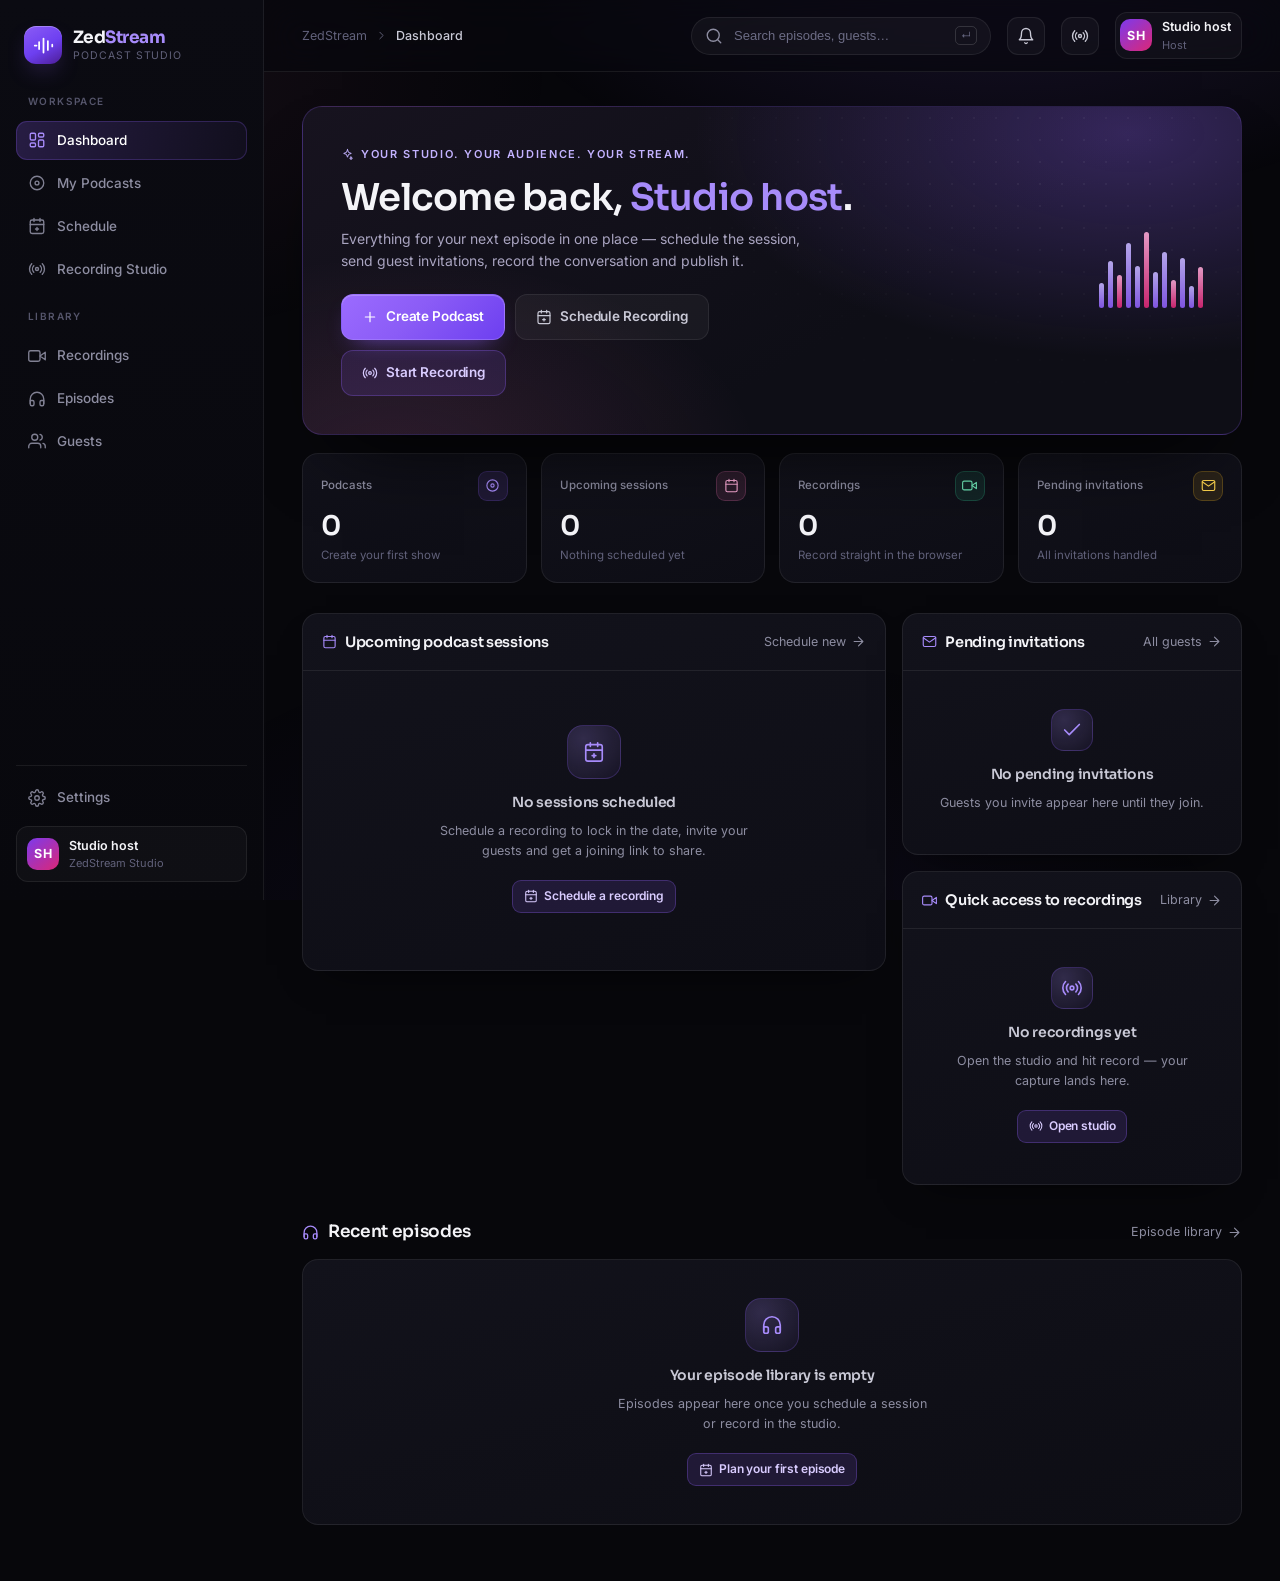
==== public/zedstream/index.html @ 6dcde57e "Add a ZedStream podcast studio interface Dashboard, scheduling with per-guest invitation links, a li" ====
<!DOCTYPE html>
<html lang="en">
<head>
  <meta charset="UTF-8">
  <meta name="viewport" content="width=device-width, initial-scale=1.0">
  <title>Dashboard · ZedStream</title>
  <meta name="description" content="ZedStream podcast production studio — schedule recordings, invite guests and publish episodes.">
  <link rel="preconnect" href="https://fonts.googleapis.com">
  <link rel="preconnect" href="https://fonts.gstatic.com" crossorigin>
  <link href="https://fonts.googleapis.com/css2?family=Inter:wght@400;500;600;700&family=Sora:wght@500;600;700&display=swap" rel="stylesheet">
  <link rel="stylesheet" href="assets/css/zedstream.css">
</head>
<body data-page="dashboard">
  <div class="app">
    <aside class="sidebar" id="sidebar" aria-label="ZedStream navigation"></aside>
    <div class="shell">
      <header class="topbar" id="topbar"></header>

      <main class="page">
        <section class="hero">
          <div class="hero-copy">
            <span class="hero-tag"><i data-i="sparkles"></i> Your Studio. Your Audience. Your Stream.</span>
            <h1>Welcome back, <em data-host-name>Studio host</em>.</h1>
            <p>Everything for your next episode in one place — schedule the session, send guest invitations, record the conversation and publish it.</p>
            <div class="hero-actions">
              <button class="btn btn-primary btn-lg" type="button" data-action="new-podcast">
                <i data-i="plus"></i> Create Podcast
              </button>
              <a class="btn btn-ghost btn-lg" href="schedule.html"><i data-i="calendarPlus"></i> Schedule Recording</a>
              <a class="btn btn-soft btn-lg" href="studio.html"><i data-i="radio"></i> Start Recording</a>
            </div>
          </div>
          <div class="hero-side" aria-hidden="true">
            <div class="wave-art">
              <span style="height:34%"></span><span style="height:62%"></span><span style="height:44%"></span>
              <span style="height:86%"></span><span style="height:56%"></span><span style="height:100%"></span>
              <span style="height:48%"></span><span style="height:74%"></span><span style="height:38%"></span>
              <span style="height:66%"></span><span style="height:30%"></span><span style="height:54%"></span>
            </div>
          </div>
        </section>

        <section class="stat-grid" id="statGrid" aria-label="Podcast statistics"></section>

        <div class="cols">
          <section class="card" aria-labelledby="upcomingTitle">
            <div class="panel-head">
              <h2 id="upcomingTitle"><i data-i="calendar"></i> Upcoming podcast sessions</h2>
              <a class="section-link" href="schedule.html">Schedule new <i data-i="arrowRight" data-cls="sm"></i></a>
            </div>
            <div class="panel-body" id="upcomingList"></div>
          </section>

          <div class="stack">
            <section class="card" aria-labelledby="invitesTitle">
              <div class="panel-head">
                <h2 id="invitesTitle"><i data-i="mail"></i> Pending invitations</h2>
                <a class="section-link" href="guests.html">All guests <i data-i="arrowRight" data-cls="sm"></i></a>
              </div>
              <div class="panel-body" id="pendingList"></div>
            </section>

            <section class="card" aria-labelledby="recordingsTitle">
              <div class="panel-head">
                <h2 id="recordingsTitle"><i data-i="video"></i> Quick access to recordings</h2>
                <a class="section-link" href="library.html?view=recordings">Library <i data-i="arrowRight" data-cls="sm"></i></a>
              </div>
              <div class="panel-body" id="recordingsList"></div>
            </section>
          </div>
        </div>

        <div class="section-head">
          <h2><i data-i="headphones"></i> Recent episodes</h2>
          <a class="section-link" href="library.html?view=episodes">Episode library <i data-i="arrowRight" data-cls="sm"></i></a>
        </div>
        <div class="episode-grid stagger" id="recentEpisodes"></div>
      </main>
    </div>
  </div>

  <!-- Create podcast -->
  <div class="overlay" id="podcastModal">
    <div class="modal" role="dialog" aria-modal="true" aria-labelledby="podcastModalTitle">
      <div class="modal-head">
        <div>
          <h2 id="podcastModalTitle">Create a podcast</h2>
          <p>A podcast groups your episodes and sessions.</p>
        </div>
        <button class="icon-btn" type="button" data-close="podcastModal" aria-label="Close"><i data-i="x"></i></button>
      </div>
      <form id="podcastForm">
        <div class="modal-body">
          <div class="field">
            <label for="podcastName">Podcast name <span class="req">*</span></label>
            <input class="input" id="podcastName" maxlength="70" placeholder="e.g. The Signal Room" required>
            <span class="field-error">Give your podcast a name.</span>
          </div>
          <div class="field">
            <label for="podcastAbout">Description</label>
            <textarea class="textarea" id="podcastAbout" rows="3" maxlength="240" placeholder="What is this show about? Who is it for?"></textarea>
          </div>
          <div class="field">
            <label for="podcastHost">Host</label>
            <input class="input" id="podcastHost" maxlength="70" placeholder="Your name on air">
          </div>
        </div>
        <div class="modal-foot">
          <button class="btn btn-ghost" type="button" data-close="podcastModal">Cancel</button>
          <button class="btn btn-primary" type="submit"><i data-i="check"></i> Create podcast</button>
        </div>
      </form>
    </div>
  </div>

  <script src="assets/js/icons.js"></script>
  <script src="assets/js/app.js"></script>
  <script src="assets/js/dashboard.js"></script>
</body>
</html>
---- public/zedstream/assets/css/zedstream.css ----
/* ============================================================
   ZedStream — design system
   Your Studio. Your Audience. Your Stream.
   ============================================================ */

/* ---------- tokens ---------- */
:root {
  --bg: #07070b;
  --bg-elev: #0b0b12;
  --surface: #101017;
  --surface-2: #15151f;
  --surface-3: #1b1b27;
  --border: rgba(255, 255, 255, 0.075);
  --border-strong: rgba(255, 255, 255, 0.14);

  --text: #f4f4f8;
  --text-soft: #c9c9d6;
  --muted: #8d8da1;
  --faint: #61617a;

  --violet: #8b5cf6;
  --violet-bright: #a78bfa;
  --violet-deep: #6d3ff0;
  --violet-soft: rgba(139, 92, 246, 0.14);
  --violet-line: rgba(139, 92, 246, 0.36);
  --pink: #f472b6;
  --green: #34d399;
  --amber: #fbbf24;
  --red: #f87171;
  --red-deep: #ef4444;

  --radius-lg: 20px;
  --radius: 16px;
  --radius-sm: 11px;
  --radius-pill: 999px;

  --shadow-sm: 0 1px 2px rgba(0, 0, 0, 0.4);
  --shadow: 0 18px 40px -24px rgba(0, 0, 0, 0.85);
  --shadow-lg: 0 40px 80px -40px rgba(0, 0, 0, 0.95);
  --glow: 0 14px 34px -14px rgba(139, 92, 246, 0.65);

  --sidebar-w: 264px;
  --topbar-h: 72px;
  --ease: cubic-bezier(0.22, 1, 0.36, 1);

  --font-body: "Inter", "Segoe UI", system-ui, -apple-system, sans-serif;
  --font-display: "Sora", "Inter", "Segoe UI", system-ui, sans-serif;
}

* { box-sizing: border-box; }

html, body { height: 100%; }

body {
  margin: 0;
  background: var(--bg);
  color: var(--text);
  font-family: var(--font-body);
  font-size: 14.5px;
  line-height: 1.55;
  -webkit-font-smoothing: antialiased;
  overflow-x: hidden;
}

body::before {
  content: "";
  position: fixed;
  inset: 0;
  pointer-events: none;
  z-index: 0;
  background:
    radial-gradient(900px 500px at 78% -10%, rgba(139, 92, 246, 0.16), transparent 60%),
    radial-gradient(700px 420px at 8% 8%, rgba(244, 114, 182, 0.06), transparent 65%),
    radial-gradient(1000px 700px at 50% 120%, rgba(109, 63, 240, 0.08), transparent 65%);
}

::selection { background: rgba(139, 92, 246, 0.4); color: #fff; }

a { color: inherit; text-decoration: none; }
button { font: inherit; color: inherit; }
img, svg, video { display: block; max-width: 100%; }
h1, h2, h3, h4 { margin: 0; font-family: var(--font-display); font-weight: 600; letter-spacing: -0.02em; }
p { margin: 0; }
ul { margin: 0; padding: 0; list-style: none; }
hr { border: 0; border-top: 1px solid var(--border); margin: 18px 0; }

.icon { width: 18px; height: 18px; flex: none; stroke: currentColor; fill: none; stroke-width: 1.8; stroke-linecap: round; stroke-linejoin: round; }
.icon.sm { width: 15px; height: 15px; }
.icon.lg { width: 22px; height: 22px; }

/* ---------- scrollbars ---------- */
* { scrollbar-width: thin; scrollbar-color: #2a2a3a transparent; }
::-webkit-scrollbar { width: 9px; height: 9px; }
::-webkit-scrollbar-track { background: transparent; }
::-webkit-scrollbar-thumb { background: #24242f; border-radius: 8px; border: 2px solid transparent; background-clip: padding-box; }
::-webkit-scrollbar-thumb:hover { background: #34344a; background-clip: padding-box; }

/* ============================================================
   shell
   ============================================================ */
.app { position: relative; z-index: 1; min-height: 100vh; }

.sidebar {
  position: fixed;
  inset: 0 auto 0 0;
  width: var(--sidebar-w);
  display: flex;
  flex-direction: column;
  gap: 8px;
  padding: 22px 16px 18px;
  background: linear-gradient(180deg, #0b0b12 0%, #08080d 100%);
  border-right: 1px solid var(--border);
  z-index: 60;
  transition: transform 0.35s var(--ease);
}

.brand { display: flex; align-items: center; gap: 11px; padding: 4px 8px 22px; }
.brand-mark {
  width: 38px; height: 38px; border-radius: 12px;
  display: grid; place-items: center;
  background: linear-gradient(150deg, var(--violet) 0%, var(--violet-deep) 55%, #4c1d95 100%);
  box-shadow: 0 10px 26px -12px rgba(139, 92, 246, 0.9), inset 0 1px 0 rgba(255, 255, 255, 0.28);
  color: #fff;
}
.brand-mark .icon { width: 21px; height: 21px; stroke-width: 2; }
.brand-text { display: flex; flex-direction: column; line-height: 1.15; }
.brand-name { font-family: var(--font-display); font-weight: 700; font-size: 17px; letter-spacing: -0.03em; }
.brand-name span { color: var(--violet-bright); }
.brand-sub { font-size: 10.5px; color: var(--faint); letter-spacing: 0.09em; text-transform: uppercase; margin-top: 3px; }

.nav-scroll { flex: 1; overflow-y: auto; display: flex; flex-direction: column; gap: 20px; padding-bottom: 8px; }
.nav-group-label { font-size: 10px; text-transform: uppercase; letter-spacing: 0.14em; color: #55556b; padding: 0 12px 8px; font-weight: 600; }
.nav { display: flex; flex-direction: column; gap: 3px; }

.nav-item {
  position: relative;
  display: flex; align-items: center; gap: 11px;
  padding: 9.5px 12px;
  border-radius: 11px;
  color: var(--muted);
  font-size: 13.5px;
  font-weight: 500;
  transition: background 0.18s ease, color 0.18s ease, transform 0.18s var(--ease);
}
.nav-item .icon { width: 18px; height: 18px; opacity: 0.9; }
.nav-item:hover { background: rgba(255, 255, 255, 0.045); color: var(--text-soft); }
.nav-item.active {
  color: #fff;
  background: linear-gradient(100deg, rgba(139, 92, 246, 0.22), rgba(139, 92, 246, 0.05));
  box-shadow: inset 0 0 0 1px rgba(139, 92, 246, 0.24);
}
.nav-item.active::before {
  content: ""; position: absolute; left: -16px; top: 50%; transform: translateY(-50%);
  width: 3px; height: 20px; border-radius: 0 3px 3px 0;
  background: var(--violet-bright);
  box-shadow: 0 0 14px rgba(167, 139, 250, 0.9);
}
.nav-item.active .icon { color: var(--violet-bright); opacity: 1; }
.nav-count {
  margin-left: auto; font-size: 10.5px; font-weight: 600;
  background: rgba(255, 255, 255, 0.07); color: var(--text-soft);
  border-radius: var(--radius-pill); padding: 1px 7px; min-width: 20px; text-align: center;
}
.nav-item.active .nav-count { background: rgba(167, 139, 250, 0.22); color: #ddd2ff; }

.sidebar-foot { border-top: 1px solid var(--border); padding-top: 12px; display: flex; flex-direction: column; gap: 8px; }

.sidebar-user {
  display: flex; align-items: center; gap: 10px;
  padding: 9px 10px; border-radius: 12px;
  background: rgba(255, 255, 255, 0.03);
  border: 1px solid var(--border);
}
.avatar {
  width: 32px; height: 32px; border-radius: 10px; flex: none;
  display: grid; place-items: center;
  background: linear-gradient(140deg, #7c3aed, #db2777);
  font-size: 12.5px; font-weight: 700; color: #fff; letter-spacing: 0.02em;
}
.sidebar-user-meta { min-width: 0; }
.sidebar-user-meta strong { display: block; font-size: 12.5px; font-weight: 600; white-space: nowrap; overflow: hidden; text-overflow: ellipsis; }
.sidebar-user-meta small { display: block; color: var(--faint); font-size: 11px; white-space: nowrap; overflow: hidden; text-overflow: ellipsis; }

/* topbar */
.shell { margin-left: var(--sidebar-w); min-height: 100vh; display: flex; flex-direction: column; }

.topbar {
  position: sticky; top: 0; z-index: 40;
  height: var(--topbar-h);
  display: flex; align-items: center; gap: 16px;
  padding: 0 clamp(18px, 3vw, 38px);
  background: rgba(8, 8, 13, 0.72);
  backdrop-filter: blur(18px) saturate(140%);
  border-bottom: 1px solid var(--border);
}
.crumbs { display: flex; align-items: center; gap: 8px; font-size: 12.5px; color: var(--faint); }
.crumbs strong { color: var(--text-soft); font-weight: 500; }
.crumbs .icon { width: 13px; height: 13px; }

.topbar-search {
  margin-left: auto;
  display: flex; align-items: center; gap: 9px;
  height: 38px; padding: 0 13px;
  width: min(300px, 34vw);
  border-radius: var(--radius-pill);
  background: rgba(255, 255, 255, 0.04);
  border: 1px solid var(--border);
  color: var(--muted);
  transition: border-color 0.2s, background 0.2s, box-shadow 0.2s;
}
.topbar-search:focus-within { border-color: var(--violet-line); background: rgba(139, 92, 246, 0.07); box-shadow: 0 0 0 3px rgba(139, 92, 246, 0.1); }
.topbar-search input { flex: 1; min-width: 0; background: none; border: 0; outline: none; color: var(--text); font-size: 13px; }
.topbar-search input::placeholder { color: #6c6c85; }
.topbar-search kbd {
  font-family: var(--font-body); font-size: 10px; color: var(--faint);
  border: 1px solid var(--border-strong); border-radius: 5px; padding: 1px 5px;
}

.icon-btn {
  position: relative;
  width: 38px; height: 38px; flex: none;
  display: grid; place-items: center;
  border-radius: 11px;
  background: rgba(255, 255, 255, 0.035);
  border: 1px solid var(--border);
  color: var(--text-soft);
  cursor: pointer;
  transition: 0.18s ease;
}
.icon-btn:hover { background: rgba(255, 255, 255, 0.075); color: #fff; border-color: var(--border-strong); }
.icon-btn .dot {
  position: absolute; top: 8px; right: 9px; width: 6px; height: 6px; border-radius: 50%;
  background: var(--violet-bright); box-shadow: 0 0 8px var(--violet-bright);
}

.menu-toggle { display: none; }

.page {
  flex: 1;
  padding: clamp(20px, 3vw, 34px) clamp(18px, 3vw, 38px) 56px;
  width: 100%;
  max-width: 1480px;
  animation: fadeUp 0.5s var(--ease) both;
}

/* ============================================================
   type helpers
   ============================================================ */
.page-head { display: flex; align-items: flex-end; justify-content: space-between; gap: 20px; flex-wrap: wrap; margin-bottom: 24px; }
.page-eyebrow { font-size: 11px; letter-spacing: 0.16em; text-transform: uppercase; color: var(--violet-bright); font-weight: 600; margin-bottom: 7px; }
.page-title { font-size: clamp(24px, 2.6vw, 32px); line-height: 1.15; }
.page-sub { color: var(--muted); font-size: 13.5px; margin-top: 7px; max-width: 62ch; }
.section-head { display: flex; align-items: center; justify-content: space-between; gap: 14px; margin: 34px 0 14px; }
.section-head h2 { font-size: 17px; display: flex; align-items: center; gap: 9px; }
.section-head h2 .icon { width: 17px; height: 17px; color: var(--violet-bright); }
.section-link { font-size: 12.5px; color: var(--muted); display: inline-flex; align-items: center; gap: 5px; transition: color 0.18s; }
.section-link:hover { color: var(--violet-bright); }
.muted { color: var(--muted); }
.small { font-size: 12.5px; }
.tiny { font-size: 11.5px; }
.nowrap { white-space: nowrap; }

/* ============================================================
   buttons
   ============================================================ */
.btn {
  display: inline-flex; align-items: center; justify-content: center; gap: 8px;
  height: 40px; padding: 0 16px;
  border-radius: 11px;
  border: 1px solid transparent;
  font-size: 13px; font-weight: 600; letter-spacing: -0.01em;
  cursor: pointer;
  transition: transform 0.16s var(--ease), background 0.18s, border-color 0.18s, box-shadow 0.18s, color 0.18s;
  white-space: nowrap;
}
.btn:active { transform: translateY(1px) scale(0.995); }
.btn .icon { width: 16px; height: 16px; }
.btn:disabled { opacity: 0.45; cursor: not-allowed; transform: none; }

.btn-primary {
  background: linear-gradient(135deg, #9b6bff 0%, var(--violet) 45%, var(--violet-deep) 100%);
  color: #fff;
  border-color: rgba(167, 139, 250, 0.4);
  box-shadow: 0 10px 24px -14px rgba(139, 92, 246, 0.95), inset 0 1px 0 rgba(255, 255, 255, 0.22);
}
.btn-primary:hover { box-shadow: 0 14px 30px -12px rgba(139, 92, 246, 1), inset 0 1px 0 rgba(255, 255, 255, 0.28); transform: translateY(-1px); }

.btn-ghost {
  background: rgba(255, 255, 255, 0.045);
  border-color: var(--border);
  color: var(--text-soft);
}
.btn-ghost:hover { background: rgba(255, 255, 255, 0.085); color: #fff; border-color: var(--border-strong); }

.btn-soft {
  background: var(--violet-soft);
  color: #d9ccff;
  border-color: rgba(139, 92, 246, 0.3);
}
.btn-soft:hover { background: rgba(139, 92, 246, 0.24); color: #fff; }

.btn-danger { background: rgba(239, 68, 68, 0.14); color: #fda4a4; border-color: rgba(239, 68, 68, 0.32); }
.btn-danger:hover { background: rgba(239, 68, 68, 0.24); color: #fff; }

.btn-record { background: linear-gradient(135deg, #fb7185, #e11d48); color: #fff; border-color: rgba(251, 113, 133, 0.45); box-shadow: 0 12px 26px -14px rgba(225, 29, 72, 0.9); }
.btn-record:hover { transform: translateY(-1px); box-shadow: 0 16px 30px -12px rgba(225, 29, 72, 1); }

.btn-lg { height: 46px; padding: 0 20px; font-size: 13.5px; border-radius: 12px; }
.btn-sm { height: 33px; padding: 0 11px; font-size: 12px; border-radius: 9px; gap: 6px; }
.btn-sm .icon { width: 14px; height: 14px; }
.btn-block { width: 100%; }
.btn-icon-only { width: 40px; padding: 0; }

.link-btn {
  background: none; border: 0; padding: 0; cursor: pointer;
  color: var(--violet-bright); font-size: 12.5px; font-weight: 500;
  display: inline-flex; align-items: center; gap: 6px;
}
.link-btn:hover { color: #d6c8ff; }

/* ============================================================
   pills, badges, chips
   ============================================================ */
.badge {
  display: inline-flex; align-items: center; gap: 5px;
  height: 22px; padding: 0 9px;
  border-radius: var(--radius-pill);
  font-size: 11px; font-weight: 600; letter-spacing: 0.01em;
  background: rgba(255, 255, 255, 0.06); color: var(--text-soft);
  border: 1px solid var(--border);
  white-space: nowrap;
}
.badge .icon { width: 12px; height: 12px; }
.badge-violet { background: rgba(139, 92, 246, 0.16); color: #d3c4ff; border-color: rgba(139, 92, 246, 0.32); }
.badge-green { background: rgba(52, 211, 153, 0.13); color: #86efac; border-color: rgba(52, 211, 153, 0.3); }
.badge-amber { background: rgba(251, 191, 36, 0.12); color: #fcd34d; border-color: rgba(251, 191, 36, 0.28); }
.badge-red { background: rgba(248, 113, 113, 0.13); color: #fca5a5; border-color: rgba(248, 113, 113, 0.3); }
.badge-live { background: rgba(239, 68, 68, 0.16); color: #fecaca; border-color: rgba(239, 68, 68, 0.34); }

.live-dot { width: 6px; height: 6px; border-radius: 50%; background: var(--red-deep); box-shadow: 0 0 0 0 rgba(239, 68, 68, 0.7); animation: pulseDot 2s infinite; }

.chips { display: flex; gap: 8px; flex-wrap: wrap; }
.chip {
  height: 31px; padding: 0 13px;
  display: inline-flex; align-items: center; gap: 7px;
  border-radius: var(--radius-pill);
  background: rgba(255, 255, 255, 0.035);
  border: 1px solid var(--border);
  color: var(--muted); font-size: 12px; font-weight: 500;
  cursor: pointer; transition: 0.18s ease;
}
.chip:hover { color: var(--text); border-color: var(--border-strong); }
.chip.active { background: var(--violet-soft); border-color: var(--violet-line); color: #ded2ff; }
.chip .count { font-size: 11px; opacity: 0.7; }

/* ============================================================
   surfaces
   ============================================================ */
.card {
  position: relative;
  background: linear-gradient(165deg, #12121b 0%, #0e0e16 100%);
  border: 1px solid var(--border);
  border-radius: var(--radius);
  box-shadow: var(--shadow);
}
.card-pad { padding: 20px; }

.hero {
  position: relative;
  overflow: hidden;
  border-radius: var(--radius-lg);
  border: 1px solid rgba(139, 92, 246, 0.22);
  padding: clamp(24px, 3.2vw, 38px);
  background:
    radial-gradient(620px 320px at 88% 8%, rgba(139, 92, 246, 0.3), transparent 70%),
    radial-gradient(520px 300px at 10% 110%, rgba(244, 114, 182, 0.13), transparent 70%),
    linear-gradient(150deg, #17131f 0%, #0e0e16 62%);
  box-shadow: var(--shadow-lg);
  display: flex;
  align-items: center;
  justify-content: space-between;
  gap: 26px;
  flex-wrap: wrap;
}
.hero::after {
  content: "";
  position: absolute; inset: 0;
  background-image: radial-gradient(rgba(255, 255, 255, 0.055) 1px, transparent 1px);
  background-size: 22px 22px;
  mask-image: radial-gradient(600px 320px at 80% 20%, #000 0%, transparent 75%);
  pointer-events: none;
}
.hero-copy { position: relative; z-index: 1; max-width: 60ch; }
.hero-tag { display: inline-flex; align-items: center; gap: 7px; font-size: 11px; letter-spacing: 0.15em; text-transform: uppercase; color: #c3b2ff; font-weight: 600; margin-bottom: 14px; }
.hero-tag .icon { width: 13px; height: 13px; }
.hero h1 { font-size: clamp(25px, 3vw, 37px); line-height: 1.12; margin-bottom: 10px; }
.hero h1 em { font-style: normal; color: var(--violet-bright); }
.hero p { color: #a9a4c0; font-size: 14px; max-width: 54ch; }
.hero-actions { display: flex; gap: 10px; flex-wrap: wrap; margin-top: 22px; }
.hero-side { position: relative; z-index: 1; display: flex; gap: 10px; align-items: flex-end; }

.wave-art { display: flex; align-items: flex-end; gap: 4px; height: 76px; opacity: 0.9; }
.wave-art span {
  width: 5px; border-radius: 4px;
  background: linear-gradient(180deg, #c4b5fd, var(--violet));
  animation: wave 2.4s ease-in-out infinite;
}
.wave-art span:nth-child(odd) { animation-delay: -0.6s; }
.wave-art span:nth-child(3n) { animation-delay: -1.2s; background: linear-gradient(180deg, #f9a8d4, #db2777); }

/* stat grid */
.stat-grid { display: grid; grid-template-columns: repeat(4, minmax(0, 1fr)); gap: 14px; margin-top: 18px; }
.stat {
  padding: 17px 18px;
  border-radius: var(--radius);
  background: linear-gradient(160deg, #11111a 0%, #0d0d15 100%);
  border: 1px solid var(--border);
  transition: transform 0.22s var(--ease), border-color 0.22s, box-shadow 0.22s;
  overflow: hidden;
}
.stat:hover { transform: translateY(-2px); border-color: rgba(139, 92, 246, 0.3); box-shadow: var(--shadow); }
.stat-top { display: flex; align-items: center; justify-content: space-between; gap: 10px; }
.stat-label { font-size: 11.5px; color: var(--muted); font-weight: 500; }
.stat-icon {
  width: 30px; height: 30px; border-radius: 9px; display: grid; place-items: center;
  background: rgba(139, 92, 246, 0.13); color: var(--violet-bright);
  border: 1px solid rgba(139, 92, 246, 0.2);
}
.stat-icon .icon { width: 15px; height: 15px; }
.stat-icon.pink { background: rgba(244, 114, 182, 0.12); color: #f9a8d4; border-color: rgba(244, 114, 182, 0.22); }
.stat-icon.green { background: rgba(52, 211, 153, 0.11); color: #6ee7b7; border-color: rgba(52, 211, 153, 0.22); }
.stat-icon.amber { background: rgba(251, 191, 36, 0.11); color: #fcd34d; border-color: rgba(251, 191, 36, 0.22); }
.stat-value { font-family: var(--font-display); font-size: 27px; font-weight: 600; letter-spacing: -0.04em; margin-top: 12px; line-height: 1; }
.stat-foot { font-size: 11.5px; color: var(--faint); margin-top: 7px; display: flex; align-items: center; gap: 5px; }

/* two-column content */
.cols { display: grid; grid-template-columns: minmax(0, 1.72fr) minmax(0, 1fr); gap: 16px; margin-top: 30px; align-items: start; }
.stack { display: flex; flex-direction: column; gap: 16px; }

.panel-head { display: flex; align-items: center; justify-content: space-between; gap: 12px; padding: 17px 19px; border-bottom: 1px solid var(--border); }
.panel-head h2 { font-size: 14.5px; display: flex; align-items: center; gap: 8px; }
.panel-head h2 .icon { width: 15px; height: 15px; color: var(--violet-bright); }
.panel-body { padding: 16px 19px 19px; }
.panel-body.flush { padding: 10px; }

/* session rows */
.session-row {
  display: flex; align-items: center; gap: 14px;
  padding: 13px;
  border-radius: 12px;
  border: 1px solid transparent;
  transition: 0.2s ease;
}
.session-row + .session-row { margin-top: 4px; }
.session-row:hover { background: rgba(255, 255, 255, 0.03); border-color: var(--border); }

.date-chip {
  width: 46px; height: 50px; flex: none;
  border-radius: 10px; overflow: hidden;
  background: rgba(139, 92, 246, 0.1);
  border: 1px solid rgba(139, 92, 246, 0.24);
  display: flex; flex-direction: column; align-items: center; justify-content: center;
  line-height: 1.05;
}
.date-chip small { font-size: 9px; letter-spacing: 0.1em; text-transform: uppercase; color: #b6a5f5; font-weight: 600; }
.date-chip strong { font-family: var(--font-display); font-size: 17px; font-weight: 600; }
.session-main { min-width: 0; flex: 1; }
.session-main h3 { font-size: 13.5px; font-weight: 600; margin-bottom: 3px; white-space: nowrap; overflow: hidden; text-overflow: ellipsis; }
.session-meta { display: flex; align-items: center; gap: 10px; color: var(--muted); font-size: 11.5px; flex-wrap: wrap; }
.session-meta .icon { width: 12px; height: 12px; }
.session-meta span { display: inline-flex; align-items: center; gap: 4px; }
.session-actions { display: flex; gap: 6px; opacity: 0.85; transition: opacity 0.2s; }
.session-row:hover .session-actions { opacity: 1; }

/* empty states */
.empty {
  display: flex; flex-direction: column; align-items: center; text-align: center;
  gap: 7px; padding: 38px 22px;
  color: var(--muted);
}
.empty-orb {
  width: 54px; height: 54px; border-radius: 16px;
  display: grid; place-items: center; margin-bottom: 6px;
  background: radial-gradient(circle at 30% 25%, rgba(167, 139, 250, 0.22), rgba(139, 92, 246, 0.05));
  border: 1px solid rgba(139, 92, 246, 0.24);
  color: var(--violet-bright);
}
.empty-orb .icon { width: 22px; height: 22px; }
.empty h3 { font-size: 14px; color: var(--text-soft); font-weight: 600; }
.empty p { font-size: 12.5px; max-width: 40ch; line-height: 1.6; }
.empty .btn { margin-top: 12px; }
.empty.compact { padding: 22px 16px; }
.empty.compact .empty-orb { width: 42px; height: 42px; border-radius: 13px; }

/* ============================================================
   episode cards
   ============================================================ */
.episode-grid { display: grid; grid-template-columns: repeat(auto-fill, minmax(252px, 1fr)); gap: 15px; }
.episode-grid > .empty { grid-column: 1 / -1; background: linear-gradient(165deg, #12121b 0%, #0d0d14 100%); border: 1px solid var(--border); border-radius: var(--radius); }

.episode-card {
  border-radius: var(--radius);
  overflow: hidden;
  background: linear-gradient(165deg, #12121b 0%, #0d0d14 100%);
  border: 1px solid var(--border);
  transition: transform 0.24s var(--ease), border-color 0.24s, box-shadow 0.24s;
  display: flex; flex-direction: column;
}
.episode-card:hover { transform: translateY(-3px); border-color: rgba(139, 92, 246, 0.34); box-shadow: 0 26px 50px -30px rgba(0, 0, 0, 0.95), 0 0 0 1px rgba(139, 92, 246, 0.08); }

.thumb {
  position: relative;
  aspect-ratio: 16 / 9;
  overflow: hidden;
  background: linear-gradient(150deg, #2a1d4d, #0f0b1c);
  display: grid; place-items: center;
}
.thumb::before {
  content: "";
  position: absolute; inset: 0;
  background-image: radial-gradient(rgba(255, 255, 255, 0.08) 1px, transparent 1px);
  background-size: 16px 16px;
  opacity: 0.5;
}
.thumb-wave { display: flex; align-items: center; gap: 3.5px; height: 42%; position: relative; z-index: 1; }
.thumb-wave i { width: 4px; border-radius: 3px; background: rgba(255, 255, 255, 0.55); }
.thumb[data-tone="violet"] { background: linear-gradient(150deg, #4c2a91, #1a1030); }
.thumb[data-tone="pink"] { background: linear-gradient(150deg, #7f2b57, #200d1a); }
.thumb[data-tone="ocean"] { background: linear-gradient(150deg, #1e4d6b, #0a1822); }
.thumb[data-tone="amber"] { background: linear-gradient(150deg, #6b4a1c, #1d1206); }
.thumb[data-tone="mint"] { background: linear-gradient(150deg, #1c5a48, #08160f); }
.thumb[data-tone="slate"] { background: linear-gradient(150deg, #2c3145, #0c0e16); }
.thumb::after {
  content: ""; position: absolute; inset: 0;
  background: linear-gradient(180deg, transparent 40%, rgba(6, 6, 10, 0.65) 100%);
}
.thumb-top { position: absolute; top: 10px; left: 10px; right: 10px; display: flex; justify-content: space-between; gap: 8px; z-index: 2; }
.thumb-dur {
  position: absolute; right: 10px; bottom: 10px; z-index: 2;
  font-size: 10.5px; font-weight: 600; font-variant-numeric: tabular-nums;
  padding: 2px 7px; border-radius: 6px;
  background: rgba(5, 5, 9, 0.72); border: 1px solid rgba(255, 255, 255, 0.12);
  color: #e6e6f0; backdrop-filter: blur(6px);
}
.play-fab {
  position: absolute; left: 50%; top: 50%; transform: translate(-50%, -50%) scale(0.9);
  z-index: 3; width: 46px; height: 46px; border-radius: 50%;
  display: grid; place-items: center; cursor: pointer;
  background: rgba(255, 255, 255, 0.14);
  border: 1px solid rgba(255, 255, 255, 0.3);
  backdrop-filter: blur(10px);
  color: #fff; opacity: 0; transition: 0.24s var(--ease);
}
.episode-card:hover .play-fab { opacity: 1; transform: translate(-50%, -50%) scale(1); }
.play-fab:hover { background: var(--violet); border-color: var(--violet-bright); box-shadow: 0 0 0 6px rgba(139, 92, 246, 0.16); }
.play-fab .icon { width: 18px; height: 18px; margin-left: 2px; fill: currentColor; }

.episode-body { padding: 14px 15px 12px; display: flex; flex-direction: column; gap: 6px; flex: 1; }
.episode-body h3 { font-size: 14px; line-height: 1.35; font-weight: 600; letter-spacing: -0.015em; }
.episode-pod { font-size: 11.5px; color: var(--violet-bright); font-weight: 500; }
.episode-meta { display: flex; align-items: center; gap: 8px; color: var(--faint); font-size: 11px; margin-top: 2px; flex-wrap: wrap; }
.episode-meta .icon { width: 11px; height: 11px; }
.episode-foot {
  display: flex; align-items: center; justify-content: space-between; gap: 8px;
  padding: 10px 12px; border-top: 1px solid var(--border);
  background: rgba(255, 255, 255, 0.012);
}
.episode-foot .badge { height: 20px; font-size: 10.5px; }
.card-actions { display: flex; align-items: center; gap: 2px; }
.mini-btn {
  width: 27px; height: 27px; display: grid; place-items: center;
  border-radius: 7px; border: 1px solid transparent; background: none;
  color: var(--muted); cursor: pointer; transition: 0.16s ease;
}
.mini-btn:hover { background: rgba(255, 255, 255, 0.075); color: #fff; }
.mini-btn.danger:hover { background: rgba(239, 68, 68, 0.15); color: #fca5a5; }
.mini-btn .icon { width: 14px; height: 14px; }

/* ============================================================
   forms
   ============================================================ */
.field { display: flex; flex-direction: column; gap: 7px; }
.field + .field { margin-top: 0; }
.form-grid { display: grid; gap: 15px; }
.form-grid.two { grid-template-columns: repeat(2, minmax(0, 1fr)); }
.form-grid.three { grid-template-columns: repeat(3, minmax(0, 1fr)); }
label, .label { font-size: 12px; font-weight: 500; color: var(--text-soft); display: flex; align-items: center; gap: 7px; }
label .icon, .label .icon { width: 13px; height: 13px; color: var(--faint); }
.req { color: var(--violet-bright); }

.input, .select, .textarea {
  width: 100%;
  min-height: 40px;
  padding: 10px 13px;
  background: rgba(255, 255, 255, 0.035);
  border: 1px solid var(--border-strong);
  border-radius: 10px;
  color: var(--text);
  font-family: inherit;
  font-size: 13px;
  transition: border-color 0.18s, background 0.18s, box-shadow 0.18s;
  outline: none;
}
.textarea { min-height: 84px; resize: vertical; line-height: 1.6; }
.input::placeholder, .textarea::placeholder { color: #63637c; }
.input:focus, .select:focus, .textarea:focus {
  border-color: var(--violet-line);
  background: rgba(139, 92, 246, 0.06);
  box-shadow: 0 0 0 3px rgba(139, 92, 246, 0.12);
}
.input:disabled, .select:disabled { opacity: 0.55; }
.select {
  appearance: none;
  background-image: url("data:image/svg+xml;charset=utf-8,%3Csvg xmlns='http://www.w3.org/2000/svg' width='14' height='14' viewBox='0 0 24 24' fill='none' stroke='%238d8da1' stroke-width='2' stroke-linecap='round' stroke-linejoin='round'%3E%3Cpolyline points='6 9 12 15 18 9'/%3E%3C/svg%3E");
  background-repeat: no-repeat;
  background-position: right 12px center;
  padding-right: 34px;
  cursor: pointer;
}
.select option { background: #14141d; color: var(--text); }
.hint { font-size: 11.5px; color: var(--faint); line-height: 1.5; }
.hint .icon { width: 12px; height: 12px; vertical-align: -2px; }
.field-error { font-size: 11.5px; color: #fca5a5; display: none; }
.field.invalid .input, .field.invalid .textarea, .field.invalid .select { border-color: rgba(248, 113, 113, 0.55); background: rgba(248, 113, 113, 0.05); }
.field.invalid .field-error { display: block; }

.input-group { display: flex; gap: 8px; }
.input-group .input { flex: 1; min-width: 0; }
.input-group .btn { height: 40px; flex: none; }

.check-row { display: flex; align-items: center; gap: 10px; font-size: 12.5px; color: var(--text-soft); cursor: pointer; }
.check-row input[type="checkbox"], .check-row input[type="radio"] {
  appearance: none; width: 17px; height: 17px; flex: none;
  border: 1px solid var(--border-strong); border-radius: 5px;
  background: rgba(255, 255, 255, 0.04); cursor: pointer;
  transition: 0.16s;
  position: relative;
}
.check-row input[type="radio"] { border-radius: 50%; }
.check-row input:checked { background: var(--violet); border-color: var(--violet-bright); }
.check-row input[type="checkbox"]:checked::after {
  content: ""; position: absolute; left: 5px; top: 1.5px;
  width: 4px; height: 8px; border: solid #fff; border-width: 0 2px 2px 0; transform: rotate(42deg);
}
.check-row input[type="radio"]:checked::after {
  content: ""; position: absolute; inset: 4px; border-radius: 50%; background: #fff;
}

.segmented { display: inline-flex; padding: 3px; gap: 3px; background: rgba(255, 255, 255, 0.04); border: 1px solid var(--border); border-radius: 10px; }
.segmented button {
  height: 30px; padding: 0 12px; border: 0; background: none; border-radius: 7px;
  font-size: 12px; color: var(--muted); cursor: pointer; transition: 0.16s;
}
.segmented button.active { background: var(--violet-soft); color: #e2d7ff; box-shadow: inset 0 0 0 1px rgba(139, 92, 246, 0.3); }

/* ============================================================
   schedule page
   ============================================================ */
.schedule-layout { display: grid; grid-template-columns: minmax(0, 1fr) 330px; gap: 18px; align-items: start; }

.form-card { overflow: hidden; }
.form-section { padding: 22px 24px; border-bottom: 1px solid var(--border); }
.form-section:last-of-type { border-bottom: 0; }
.form-section-head { display: flex; align-items: flex-start; gap: 12px; margin-bottom: 17px; }
.step-num {
  width: 26px; height: 26px; flex: none; border-radius: 8px;
  display: grid; place-items: center;
  font-family: var(--font-display); font-size: 11.5px; font-weight: 600;
  background: rgba(139, 92, 246, 0.14); color: #cdbcff;
  border: 1px solid rgba(139, 92, 246, 0.28);
}
.form-section-head h2 { font-size: 14.5px; }
.form-section-head p { font-size: 12px; color: var(--muted); margin-top: 2px; }

.guest-list { display: flex; flex-direction: column; gap: 9px; }
.guest-row {
  display: grid; grid-template-columns: minmax(0, 1fr) minmax(0, 1fr) auto;
  gap: 9px; align-items: center;
  padding: 9px; border-radius: 11px;
  background: rgba(255, 255, 255, 0.022);
  border: 1px solid var(--border);
}
.guest-row .input { height: 36px; min-height: 36px; background: rgba(255, 255, 255, 0.03); }
.guest-row .mini-btn { width: 31px; height: 31px; }

.summary-card { position: sticky; top: calc(var(--topbar-h) + 18px); overflow: hidden; }
.summary-cover {
  height: 128px; position: relative; display: grid; place-items: center;
  background: linear-gradient(150deg, #4c2a91, #150c25);
  border-bottom: 1px solid var(--border);
}
.summary-cover::after {
  content: ""; position: absolute; inset: 0;
  background-image: radial-gradient(rgba(255, 255, 255, 0.09) 1px, transparent 1px);
  background-size: 15px 15px; opacity: 0.55;
}
.summary-body { padding: 17px; display: flex; flex-direction: column; gap: 13px; }
.summary-line { display: flex; align-items: flex-start; justify-content: space-between; gap: 12px; font-size: 12.5px; }
.summary-line span:first-child { color: var(--muted); display: inline-flex; align-items: center; gap: 6px; }
.summary-line span:first-child .icon { width: 13px; height: 13px; color: var(--faint); }
.summary-line strong { font-weight: 500; text-align: right; color: var(--text-soft); }
.summary-divider { height: 1px; background: var(--border); }

.invite-result { display: flex; flex-direction: column; gap: 9px; }
.invite-link {
  display: flex; align-items: center; gap: 8px;
  padding: 8px 8px 8px 12px;
  border-radius: 10px; background: rgba(255, 255, 255, 0.03);
  border: 1px dashed rgba(139, 92, 246, 0.35);
}
.invite-link code {
  flex: 1; min-width: 0; font-size: 11px; color: #b9b0d6;
  font-family: ui-monospace, "Cascadia Code", monospace;
  white-space: nowrap; overflow: hidden; text-overflow: ellipsis;
}

.timeline { display: flex; flex-direction: column; }
.timeline-item { display: flex; gap: 12px; padding: 11px 0; }
.timeline-item + .timeline-item { border-top: 1px solid var(--border); }
.timeline-dot { width: 7px; height: 7px; border-radius: 50%; background: var(--violet); box-shadow: 0 0 0 4px rgba(139, 92, 246, 0.12); margin-top: 7px; flex: none; }

/* ============================================================
   studio
   ============================================================ */
body.studio-body { overflow: hidden; height: 100vh; }
body.studio-body .shell { margin-left: 0; height: 100vh; }
body.studio-body::before { background: radial-gradient(1000px 600px at 50% 0%, rgba(139, 92, 246, 0.13), transparent 70%); }

.studio {
  height: 100vh; display: flex; flex-direction: column;
  background: #06060a;
}

.studio-top {
  height: 62px; flex: none;
  display: flex; align-items: center; gap: 14px;
  padding: 0 18px;
  border-bottom: 1px solid var(--border);
  background: rgba(10, 10, 15, 0.9);
  backdrop-filter: blur(14px);
}
.studio-brand { display: flex; align-items: center; gap: 10px; padding-right: 14px; border-right: 1px solid var(--border); }
.studio-brand .brand-mark { width: 32px; height: 32px; border-radius: 10px; }
.studio-brand .brand-mark .icon { width: 17px; height: 17px; }
.studio-title { min-width: 0; }
.studio-title h1 { font-size: 14px; white-space: nowrap; overflow: hidden; text-overflow: ellipsis; max-width: 34vw; }
.studio-title p { font-size: 11px; color: var(--faint); display: flex; align-items: center; gap: 6px; margin-top: 1px; }

.rec-chip {
  display: inline-flex; align-items: center; gap: 8px;
  height: 30px; padding: 0 12px; border-radius: 8px;
  background: rgba(239, 68, 68, 0.1);
  border: 1px solid rgba(239, 68, 68, 0.3);
  color: #fca5a5; font-size: 11.5px; font-weight: 600;
  font-variant-numeric: tabular-nums; letter-spacing: 0.03em;
}
.rec-chip .live-dot { background: #ef4444; }
.rec-chip.idle { background: rgba(255, 255, 255, 0.04); border-color: var(--border); color: var(--muted); }
.rec-chip.idle .live-dot { animation: none; background: #4b4b60; box-shadow: none; }

.studio-top-right { margin-left: auto; display: flex; align-items: center; gap: 9px; }

.studio-main { flex: 1; display: flex; min-height: 0; position: relative; }

.stage {
  flex: 1; min-width: 0;
  padding: 16px;
  display: flex; flex-direction: column; gap: 12px;
  overflow: hidden;
}

.video-grid {
  flex: 1; min-height: 0;
  display: grid;
  gap: 12px;
  grid-template-columns: repeat(2, minmax(0, 1fr));
  grid-template-rows: repeat(1, minmax(0, 1fr));
}
.video-grid.single { grid-template-columns: minmax(0, 1fr); }
.video-grid.triple { grid-template-columns: repeat(2, minmax(0, 1fr)); grid-template-rows: repeat(2, minmax(0, 1fr)); }
.video-grid.solo { grid-template-columns: minmax(0, 1fr); }

.tile {
  position: relative; overflow: hidden;
  border-radius: 16px;
  background: radial-gradient(120% 120% at 30% 10%, #19192a 0%, #0b0b12 70%);
  border: 1px solid rgba(255, 255, 255, 0.07);
  box-shadow: inset 0 0 60px rgba(0, 0, 0, 0.5);
  min-height: 0;
  transition: border-color 0.3s, box-shadow 0.3s;
}
.tile.speaking { border-color: rgba(167, 139, 250, 0.75); box-shadow: 0 0 0 1px rgba(167, 139, 250, 0.35), 0 0 44px -12px rgba(139, 92, 246, 0.6); }
.tile video { width: 100%; height: 100%; object-fit: cover; background: #08080d; }
.tile.mirror video { transform: scaleX(-1); }
.tile.off video { opacity: 0; }

.tile-empty {
  position: absolute; inset: 0;
  display: flex; flex-direction: column; align-items: center; justify-content: center; gap: 10px;
  background: radial-gradient(circle at 50% 35%, #1c1c2d 0%, #0a0a11 72%);
  color: var(--muted); text-align: center; padding: 20px;
}
.tile-empty .avatar { width: 62px; height: 62px; border-radius: 20px; font-size: 20px; }
.tile-empty strong { font-size: 13px; color: var(--text-soft); font-weight: 600; }
.tile-empty span { font-size: 11.5px; color: var(--faint); }
.tile-empty .pulse-ring {
  position: absolute; width: 92px; height: 92px; border-radius: 50%;
  border: 1px solid rgba(139, 92, 246, 0.4);
  animation: ring 3s var(--ease) infinite;
}

.tile-top { position: absolute; top: 11px; left: 11px; right: 11px; display: flex; justify-content: space-between; gap: 8px; z-index: 3; pointer-events: none; }
.tile-name {
  display: inline-flex; align-items: center; gap: 6px;
  padding: 4px 9px; border-radius: 7px;
  background: rgba(6, 6, 10, 0.66); backdrop-filter: blur(8px);
  border: 1px solid rgba(255, 255, 255, 0.1);
  font-size: 11.5px; font-weight: 500; color: #ececf5;
}
.tile-name .role { color: var(--faint); font-size: 10.5px; }
.tile-signal { display: inline-flex; align-items: center; gap: 4px; padding: 4px 7px; border-radius: 7px; background: rgba(6,6,10,.66); border: 1px solid rgba(255,255,255,.1); backdrop-filter: blur(8px); color: var(--green); font-size: 10px; }
.tile-signal .icon { width: 12px; height: 12px; }
.tile-signal.warn { color: var(--amber); }

.tile-bottom { position: absolute; bottom: 11px; left: 11px; right: 11px; display: flex; align-items: center; justify-content: space-between; gap: 8px; z-index: 3; }
.tile-status { display: flex; align-items: center; gap: 5px; }
.mic-chip {
  width: 25px; height: 25px; display: grid; place-items: center; border-radius: 7px;
  background: rgba(6, 6, 10, 0.7); border: 1px solid rgba(255, 255, 255, 0.1);
  color: #d7d7e6; backdrop-filter: blur(8px);
}
.mic-chip .icon { width: 13px; height: 13px; }
.mic-chip.muted { color: #fda4a5; border-color: rgba(248, 113, 113, 0.3); background: rgba(239, 68, 68, 0.16); }
.level-meter { display: flex; align-items: center; gap: 2px; height: 14px; padding: 0 6px; border-radius: 6px; }
.level-meter i { width: 2.5px; border-radius: 2px; background: rgba(255, 255, 255, 0.22); height: 100%; transform-origin: bottom; transition: height .12s, background .12s; }

.tile-flag { position: absolute; top: 50%; left: 50%; transform: translate(-50%, -50%); z-index: 2; color: rgba(255,255,255,.16); }
.tile-flag .icon { width: 40px; height: 40px; }

/* studio side panel */
.people-panel {
  width: 312px; flex: none;
  border-left: 1px solid var(--border);
  background: #0a0a10;
  display: flex; flex-direction: column;
  transition: margin-right 0.32s var(--ease);
}
.people-panel.collapsed { margin-right: -312px; }
.people-head { display: flex; align-items: center; justify-content: space-between; padding: 15px 16px; border-bottom: 1px solid var(--border); }
.people-head h2 { font-size: 13.5px; }
.people-body { flex: 1; overflow-y: auto; padding: 14px 16px; display: flex; flex-direction: column; gap: 16px; }
.people-block { display: flex; flex-direction: column; gap: 9px; }
.people-block > .label { font-size: 10.5px; letter-spacing: 0.12em; text-transform: uppercase; color: var(--faint); }
.people-meta { font-size: 12px; color: var(--text-soft); }
.people-meta small { display: block; color: var(--faint); font-size: 10.5px; margin-top: 3px; }

.person {
  display: flex; align-items: center; gap: 10px;
  padding: 9px; border-radius: 11px;
  background: rgba(255, 255, 255, 0.025);
  border: 1px solid var(--border);
}
.person .avatar { width: 30px; height: 30px; border-radius: 9px; font-size: 11.5px; }
.person-meta { min-width: 0; flex: 1; }
.person-meta strong { display: block; font-size: 12px; font-weight: 500; white-space: nowrap; overflow: hidden; text-overflow: ellipsis; }
.person-meta small { font-size: 10.5px; color: var(--faint); display: flex; align-items: center; gap: 5px; }
.person-icons { display: flex; gap: 4px; color: var(--muted); }
.person-icons .icon { width: 13px; height: 13px; }
.person-icons .on { color: var(--green); }
.person-icons .off { color: #f87171; }

.switch-row { display: flex; align-items: center; justify-content: space-between; gap: 12px; font-size: 12px; color: var(--text-soft); }
.switch { position: relative; width: 34px; height: 19px; flex: none; }
.switch input { position: absolute; opacity: 0; width: 100%; height: 100%; margin: 0; cursor: pointer; z-index: 2; }
.switch span { position: absolute; inset: 0; border-radius: var(--radius-pill); background: #26262f; border: 1px solid var(--border-strong); transition: 0.2s; }
.switch span::after { content: ""; position: absolute; top: 2px; left: 2px; width: 13px; height: 13px; border-radius: 50%; background: #a6a6bd; transition: 0.22s var(--ease); }
.switch input:checked + span { background: var(--violet); border-color: var(--violet-bright); }
.switch input:checked + span::after { transform: translateX(14px); background: #fff; }

/* studio bottom bar */
.studio-bar-wrap { flex: none; padding: 10px 16px 16px; display: flex; justify-content: center; }
.studio-bar {
  display: flex; align-items: center; gap: 6px;
  padding: 8px 10px;
  border-radius: 18px;
  background: rgba(17, 17, 25, 0.92);
  border: 1px solid rgba(255, 255, 255, 0.1);
  box-shadow: 0 22px 46px -22px rgba(0, 0, 0, 0.95), inset 0 1px 0 rgba(255, 255, 255, 0.05);
  backdrop-filter: blur(18px);
  max-width: 100%;
  overflow-x: auto;
  scrollbar-width: none;
}
.studio-bar::-webkit-scrollbar { display: none; }

.ctl {
  display: flex; flex-direction: column; align-items: center; gap: 5px;
  min-width: 58px; padding: 5px 8px;
  background: none; border: 0; border-radius: 11px;
  color: var(--muted); font-size: 9.5px; letter-spacing: 0.02em;
  cursor: pointer; transition: 0.18s ease;
}
.ctl .ctl-icon {
  width: 38px; height: 38px; border-radius: 11px;
  display: grid; place-items: center;
  background: rgba(255, 255, 255, 0.055);
  border: 1px solid rgba(255, 255, 255, 0.09);
  color: #e2e2ef;
  transition: 0.18s ease;
}
.ctl .ctl-icon .icon { width: 17px; height: 17px; }
.ctl:hover { color: var(--text); }
.ctl:hover .ctl-icon { background: rgba(255, 255, 255, 0.11); border-color: rgba(255, 255, 255, 0.18); transform: translateY(-1px); }
.ctl.active .ctl-icon { background: var(--violet-soft); border-color: var(--violet-line); color: #d9cbff; }
.ctl.off .ctl-icon { background: rgba(239, 68, 68, 0.16); border-color: rgba(239, 68, 68, 0.34); color: #fda4a5; }
.ctl.rec .ctl-icon { background: linear-gradient(140deg, #fb7185, #e11d48); border-color: rgba(251, 113, 133, 0.5); color: #fff; box-shadow: 0 8px 22px -10px rgba(225, 29, 72, 0.95); }
.ctl.leave .ctl-icon { background: rgba(239, 68, 68, 0.14); border-color: rgba(239, 68, 68, 0.3); color: #fca5a5; }
.ctl.leave:hover .ctl-icon { background: #dc2626; color: #fff; border-color: #ef4444; }
.ctl:disabled { opacity: 0.4; cursor: not-allowed; }
.ctl:disabled .ctl-icon { transform: none; }
.bar-sep { width: 1px; height: 34px; background: var(--border); margin: 0 4px; flex: none; }

.studio-note {
  position: absolute; left: 50%; bottom: 92px; transform: translateX(-50%);
  z-index: 30;
  font-size: 11.5px; color: #d7cffa;
  background: rgba(20, 16, 34, 0.92);
  border: 1px solid rgba(139, 92, 246, 0.35);
  padding: 7px 14px; border-radius: var(--radius-pill);
  backdrop-filter: blur(10px);
  display: flex; align-items: center; gap: 7px;
  box-shadow: 0 12px 30px -18px #000;
}

/* pre-join lobby */
.lobby {
  position: fixed; inset: 0; z-index: 200;
  display: grid; place-items: center;
  padding: 24px;
  background: radial-gradient(900px 520px at 50% 0%, rgba(139, 92, 246, 0.17), transparent 70%), #06060a;
  overflow-y: auto;
}
.lobby-card {
  width: min(880px, 100%);
  display: grid; grid-template-columns: minmax(0, 1.12fr) minmax(0, 1fr);
  gap: 0;
  border-radius: 22px; overflow: hidden;
  border: 1px solid rgba(255, 255, 255, 0.1);
  background: #0d0d14;
  box-shadow: var(--shadow-lg);
}
.lobby-preview { position: relative; background: #0a0a12; min-height: 330px; display: grid; place-items: center; }
.lobby-preview video { width: 100%; height: 100%; object-fit: cover; }
.lobby-preview .tile-empty { position: absolute; }
.lobby-side { padding: clamp(22px, 3vw, 34px); display: flex; flex-direction: column; gap: 16px; }
.lobby-side h1 { font-size: clamp(19px, 2.2vw, 25px); line-height: 1.2; }
.lobby-side p { font-size: 12.5px; color: var(--muted); }
.lobby-checks { display: flex; flex-direction: column; gap: 10px; padding: 14px; border-radius: 12px; border: 1px solid var(--border); background: rgba(255, 255, 255, 0.022); }
.lobby-check { display: flex; align-items: center; justify-content: space-between; font-size: 12px; color: var(--text-soft); gap: 10px; }
.lobby-check .status { display: inline-flex; align-items: center; gap: 6px; font-size: 11px; }
.status-ok { color: var(--green); }
.status-off { color: var(--amber); }
.status-bad { color: #fca5a5; }

/* ============================================================
   library
   ============================================================ */
.library-toolbar { display: flex; align-items: center; gap: 10px; flex-wrap: wrap; margin-bottom: 18px; }
.library-toolbar .search { position: relative; flex: 1; min-width: 210px; max-width: 360px; }
.library-toolbar .search .icon { position: absolute; left: 12px; top: 50%; transform: translateY(-50%); color: var(--faint); width: 15px; height: 15px; }
.library-toolbar .search .input { padding-left: 36px; }
.toolbar-spacer { flex: 1; }

/* ============================================================
   modals / toasts / dropdowns
   ============================================================ */
.overlay {
  position: fixed; inset: 0; z-index: 300;
  display: flex; align-items: center; justify-content: center;
  padding: 20px;
  background: rgba(4, 4, 8, 0.72);
  backdrop-filter: blur(8px);
  opacity: 0; pointer-events: none;
  transition: opacity 0.22s ease;
}
.overlay.open { opacity: 1; pointer-events: auto; }
.modal {
  width: min(560px, 100%);
  max-height: calc(100vh - 40px);
  overflow-y: auto;
  border-radius: 18px;
  background: linear-gradient(170deg, #14141e 0%, #0d0d15 100%);
  border: 1px solid rgba(255, 255, 255, 0.11);
  box-shadow: var(--shadow-lg);
  transform: translateY(14px) scale(0.985);
  opacity: 0;
  transition: transform 0.28s var(--ease), opacity 0.22s ease;
}
.overlay.open .modal { transform: none; opacity: 1; }
.modal.wide { width: min(780px, 100%); }
.modal-head { display: flex; align-items: flex-start; justify-content: space-between; gap: 14px; padding: 20px 22px 14px; }
.modal-head h2 { font-size: 17px; }
.modal-head p { font-size: 12.5px; color: var(--muted); margin-top: 4px; }
.modal-body { padding: 4px 22px 8px; display: flex; flex-direction: column; gap: 15px; }
.modal-foot { display: flex; align-items: center; justify-content: flex-end; gap: 9px; padding: 16px 22px 20px; }
.modal-foot .spacer { flex: 1; }

.toast-stack { position: fixed; right: 20px; bottom: 20px; z-index: 400; display: flex; flex-direction: column; gap: 9px; align-items: flex-end; }
.toast {
  display: flex; align-items: center; gap: 10px;
  padding: 11px 15px;
  border-radius: 12px;
  background: rgba(21, 21, 31, 0.97);
  border: 1px solid var(--border-strong);
  box-shadow: var(--shadow-lg);
  font-size: 12.5px; color: var(--text-soft);
  min-width: 240px; max-width: 360px;
  animation: toastIn 0.32s var(--ease) both;
}
.toast .icon { width: 16px; height: 16px; }
.toast.success { border-color: rgba(52, 211, 153, 0.32); }
.toast.success .icon { color: var(--green); }
.toast.error { border-color: rgba(248, 113, 113, 0.34); }
.toast.error .icon { color: #fca5a5; }
.toast.info .icon { color: var(--violet-bright); }
.toast.leaving { animation: toastOut 0.24s ease forwards; }

.dropdown {
  position: absolute; right: 0; top: calc(100% + 9px);
  width: 300px; z-index: 120;
  border-radius: 14px;
  background: #12121b;
  border: 1px solid var(--border-strong);
  box-shadow: var(--shadow-lg);
  overflow: hidden;
  opacity: 0; transform: translateY(-6px); pointer-events: none;
  transition: 0.2s var(--ease);
}
.dropdown.open { opacity: 1; transform: none; pointer-events: auto; }
.dropdown-head { padding: 12px 14px; border-bottom: 1px solid var(--border); font-size: 12px; font-weight: 600; display: flex; justify-content: space-between; align-items: center; }
.dropdown-list { max-height: 300px; overflow-y: auto; padding: 6px; }
.dropdown-item { display: flex; gap: 10px; align-items: center; padding: 9px 10px; border-radius: 9px; font-size: 12px; color: var(--text-soft); }
.dropdown-item:hover { background: rgba(255, 255, 255, 0.045); }

.player-shell { background: #05050a; border-radius: 12px; overflow: hidden; aspect-ratio: 16/9; display: grid; place-items: center; border: 1px solid var(--border); }
.player-shell video { width: 100%; height: 100%; object-fit: contain; background: #000; }

/* ============================================================
   responsive
   ============================================================ */
@media (max-width: 1180px) {
  .cols { grid-template-columns: minmax(0, 1fr); }
  .schedule-layout { grid-template-columns: minmax(0, 1fr); }
  .summary-card { position: static; }
  .stat-grid { grid-template-columns: repeat(2, minmax(0, 1fr)); }
  .people-panel { position: absolute; right: 0; top: 0; bottom: 0; z-index: 50; box-shadow: -30px 0 60px -30px #000; }
}

@media (max-width: 960px) {
  .sidebar { transform: translateX(-100%); box-shadow: 40px 0 80px -40px #000; width: 280px; }
  body.nav-open .sidebar { transform: none; }
  .shell { margin-left: 0; }
  .menu-toggle { display: grid; }
  .nav-scrim { position: fixed; inset: 0; z-index: 55; background: rgba(3, 3, 6, 0.6); backdrop-filter: blur(3px); opacity: 0; pointer-events: none; transition: 0.3s; }
  body.nav-open .nav-scrim { opacity: 1; pointer-events: auto; }
  .form-grid.two, .form-grid.three { grid-template-columns: minmax(0, 1fr); }
  .topbar-search { width: min(220px, 30vw); }
  .lobby-card { grid-template-columns: minmax(0, 1fr); }
  .lobby-preview { min-height: 220px; }
}

@media (max-width: 720px) {
  :root { --topbar-h: 64px; }
  .topbar { gap: 10px; }
  .crumbs .crumb-page { display: none; }
  .topbar-search { display: none; }
  .page { padding: 18px 16px 48px; }
  .hero { padding: 22px; }
  .hero-side { display: none; }
  .hero-actions .btn { flex: 1 1 auto; }
  .stat-grid { grid-template-columns: repeat(2, minmax(0, 1fr)); gap: 10px; }
  .stat-value { font-size: 23px; }
  .section-head { margin-top: 24px; }
  .guest-row { grid-template-columns: minmax(0, 1fr) auto; }
  .guest-row .guest-email { grid-column: 1 / -1; }
  .studio-bar-wrap { padding: 8px; }
  .studio-bar { border-radius: 14px; gap: 2px; padding: 6px; }
  .ctl { min-width: 50px; padding: 4px; }
  .ctl .ctl-icon { width: 34px; height: 34px; border-radius: 10px; }
  .ctl span { font-size: 8.5px; }
  .bar-sep { margin: 0 1px; }
  .studio-title h1 { max-width: 40vw; font-size: 12.5px; }
  .studio-brand { display: none; }
  .video-grid { grid-template-columns: minmax(0, 1fr); }
  .video-grid.triple { grid-template-columns: minmax(0, 1fr); grid-template-rows: repeat(3, minmax(0, 1fr)); }
  .people-panel { width: 100%; margin-right: -100%; }
  .people-panel.collapsed { margin-right: -100%; }
  .people-panel:not(.collapsed) { margin-right: 0; }
  .episode-grid { grid-template-columns: repeat(auto-fill, minmax(220px, 1fr)); }
  .toast-stack { left: 12px; right: 12px; bottom: 12px; align-items: stretch; }
  .toast { max-width: none; }
  .modal-foot { flex-wrap: wrap; }
}

@media (max-width: 480px) {
  .stat-grid { grid-template-columns: minmax(0, 1fr); }
  .chips { gap: 6px; }
}

/* ============================================================
   animations
   ============================================================ */
@keyframes fadeUp { from { opacity: 0; transform: translateY(12px); } to { opacity: 1; transform: none; } }
@keyframes toastIn { from { opacity: 0; transform: translateY(10px) scale(0.98); } to { opacity: 1; transform: none; } }
@keyframes toastOut { to { opacity: 0; transform: translateY(6px) scale(0.98); } }
@keyframes pulseDot {
  0% { box-shadow: 0 0 0 0 rgba(239, 68, 68, 0.6); }
  70% { box-shadow: 0 0 0 7px rgba(239, 68, 68, 0); }
  100% { box-shadow: 0 0 0 0 rgba(239, 68, 68, 0); }
}
@keyframes ring {
  0% { transform: scale(0.7); opacity: 0.8; }
  100% { transform: scale(1.5); opacity: 0; }
}
@keyframes wave {
  0%, 100% { height: 26%; }
  50% { height: 100%; }
}
@keyframes spin { to { transform: rotate(360deg); } }
.spin { animation: spin 0.9s linear infinite; }

.stagger > * { animation: fadeUp 0.5s var(--ease) both; }
.stagger > *:nth-child(2) { animation-delay: 0.05s; }
.stagger > *:nth-child(3) { animation-delay: 0.1s; }
.stagger > *:nth-child(4) { animation-delay: 0.15s; }
.stagger > *:nth-child(5) { animation-delay: 0.2s; }
.stagger > *:nth-child(6) { animation-delay: 0.25s; }

.hidden { display: none !important; }
.sr-only { position: absolute; width: 1px; height: 1px; padding: 0; margin: -1px; overflow: hidden; clip: rect(0, 0, 0, 0); white-space: nowrap; border: 0; }

@media (prefers-reduced-motion: reduce) {
  *, *::before, *::after { animation-duration: 0.01ms !important; animation-iteration-count: 1 !important; transition-duration: 0.01ms !important; }
}
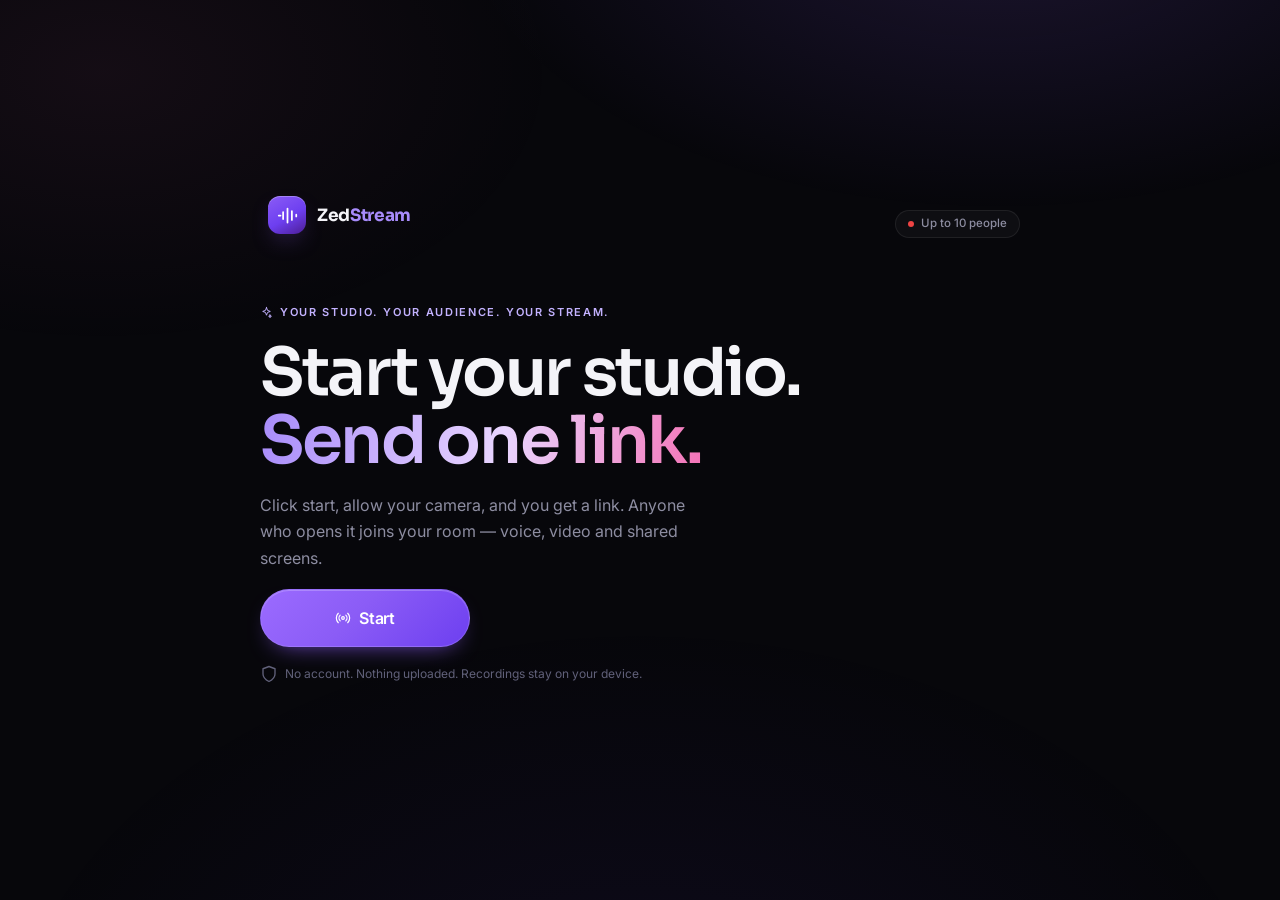
==== commit 7e101b36: "Start a studio from one button on a single-page landing The landing was a full dashboard with podcas" ====
--- a/public/zedstream/index.html
+++ b/public/zedstream/index.html
@@ -3,118 +3,51 @@
 <head>
   <meta charset="UTF-8">
   <meta name="viewport" content="width=device-width, initial-scale=1.0">
-  <title>Dashboard · ZedStream</title>
-  <meta name="description" content="ZedStream podcast production studio — schedule recordings, invite guests and publish episodes.">
+  <title>ZedStream · Start a studio</title>
+  <meta name="description" content="ZedStream — start a studio, allow your camera, send one link and record together.">
   <link rel="preconnect" href="https://fonts.googleapis.com">
   <link rel="preconnect" href="https://fonts.gstatic.com" crossorigin>
   <link href="https://fonts.googleapis.com/css2?family=Inter:wght@400;500;600;700&family=Sora:wght@500;600;700&display=swap" rel="stylesheet">
   <link rel="stylesheet" href="assets/css/zedstream.css">
 </head>
-<body data-page="dashboard">
-  <div class="app">
-    <aside class="sidebar" id="sidebar" aria-label="ZedStream navigation"></aside>
-    <div class="shell">
-      <header class="topbar" id="topbar"></header>
+<body class="landing-body" data-page="landing">
+  <div class="landing">
+    <header class="landing-nav">
+      <a class="brand" href="index.html">
+        <span class="brand-mark"><i data-i="wave"></i></span>
+        <span class="brand-text"><span class="brand-name">Zed<span>Stream</span></span></span>
+      </a>
+      <span class="landing-badge"><span class="live-dot"></span> Up to 10 people</span>
+    </header>
 
-      <main class="page">
-        <section class="hero">
-          <div class="hero-copy">
-            <span class="hero-tag"><i data-i="sparkles"></i> Your Studio. Your Audience. Your Stream.</span>
-            <h1>Welcome back, <em data-host-name>Studio host</em>.</h1>
-            <p>Everything for your next episode in one place — schedule the session, send guest invitations, record the conversation and publish it.</p>
-            <div class="hero-actions">
-              <button class="btn btn-primary btn-lg" type="button" data-action="new-podcast">
-                <i data-i="plus"></i> Create Podcast
-              </button>
-              <a class="btn btn-ghost btn-lg" href="schedule.html"><i data-i="calendarPlus"></i> Schedule Recording</a>
-              <a class="btn btn-soft btn-lg" href="studio.html"><i data-i="radio"></i> Start Recording</a>
-            </div>
-          </div>
-          <div class="hero-side" aria-hidden="true">
-            <div class="wave-art">
-              <span style="height:34%"></span><span style="height:62%"></span><span style="height:44%"></span>
-              <span style="height:86%"></span><span style="height:56%"></span><span style="height:100%"></span>
-              <span style="height:48%"></span><span style="height:74%"></span><span style="height:38%"></span>
-              <span style="height:66%"></span><span style="height:30%"></span><span style="height:54%"></span>
-            </div>
-          </div>
-        </section>
+    <main class="landing-hero">
+      <span class="hero-tag"><i data-i="sparkles"></i> Your Studio. Your Audience. Your Stream.</span>
+      <h1>Start your studio.<br><em>Send one link.</em></h1>
+      <p class="landing-lede">Click start, allow your camera, and you get a link. Anyone who opens it joins your room — voice, video and shared screens.</p>
 
-        <section class="stat-grid" id="statGrid" aria-label="Podcast statistics"></section>
+      <button class="btn btn-primary btn-xl" type="button" id="startBtn">
+        <i data-i="radio"></i> <span id="startLabel">Start</span>
+      </button>
 
-        <div class="cols">
-          <section class="card" aria-labelledby="upcomingTitle">
-            <div class="panel-head">
-              <h2 id="upcomingTitle"><i data-i="calendar"></i> Upcoming podcast sessions</h2>
-              <a class="section-link" href="schedule.html">Schedule new <i data-i="arrowRight" data-cls="sm"></i></a>
-            </div>
-            <div class="panel-body" id="upcomingList"></div>
-          </section>
+      <p class="landing-hint"><i data-i="shield"></i> No account. Nothing uploaded. Recordings stay on your device.</p>
 
-          <div class="stack">
-            <section class="card" aria-labelledby="invitesTitle">
-              <div class="panel-head">
-                <h2 id="invitesTitle"><i data-i="mail"></i> Pending invitations</h2>
-                <a class="section-link" href="guests.html">All guests <i data-i="arrowRight" data-cls="sm"></i></a>
-              </div>
-              <div class="panel-body" id="pendingList"></div>
-            </section>
-
-            <section class="card" aria-labelledby="recordingsTitle">
-              <div class="panel-head">
-                <h2 id="recordingsTitle"><i data-i="video"></i> Quick access to recordings</h2>
-                <a class="section-link" href="library.html?view=recordings">Library <i data-i="arrowRight" data-cls="sm"></i></a>
-              </div>
-              <div class="panel-body" id="recordingsList"></div>
-            </section>
-          </div>
+      <section class="link-panel" id="linkPanel" hidden aria-live="polite">
+        <div class="link-panel-head">
+          <strong>Your studio is ready</strong>
+          <span class="link-status" id="linkStatus">Camera ready</span>
         </div>
-
-        <div class="section-head">
-          <h2><i data-i="headphones"></i> Recent episodes</h2>
-          <a class="section-link" href="library.html?view=episodes">Episode library <i data-i="arrowRight" data-cls="sm"></i></a>
+        <label class="link-label" for="roomLink">Send this link to your guests</label>
+        <div class="link-row">
+          <input class="input" id="roomLink" readonly>
+          <button class="btn btn-soft" type="button" id="copyLinkBtn"><i data-i="copy"></i> Copy</button>
         </div>
-        <div class="episode-grid stagger" id="recentEpisodes"></div>
-      </main>
-    </div>
-  </div>
-
-  <!-- Create podcast -->
-  <div class="overlay" id="podcastModal">
-    <div class="modal" role="dialog" aria-modal="true" aria-labelledby="podcastModalTitle">
-      <div class="modal-head">
-        <div>
-          <h2 id="podcastModalTitle">Create a podcast</h2>
-          <p>A podcast groups your episodes and sessions.</p>
-        </div>
-        <button class="icon-btn" type="button" data-close="podcastModal" aria-label="Close"><i data-i="x"></i></button>
-      </div>
-      <form id="podcastForm">
-        <div class="modal-body">
-          <div class="field">
-            <label for="podcastName">Podcast name <span class="req">*</span></label>
-            <input class="input" id="podcastName" maxlength="70" placeholder="e.g. The Signal Room" required>
-            <span class="field-error">Give your podcast a name.</span>
-          </div>
-          <div class="field">
-            <label for="podcastAbout">Description</label>
-            <textarea class="textarea" id="podcastAbout" rows="3" maxlength="240" placeholder="What is this show about? Who is it for?"></textarea>
-          </div>
-          <div class="field">
-            <label for="podcastHost">Host</label>
-            <input class="input" id="podcastHost" maxlength="70" placeholder="Your name on air">
-          </div>
-        </div>
-        <div class="modal-foot">
-          <button class="btn btn-ghost" type="button" data-close="podcastModal">Cancel</button>
-          <button class="btn btn-primary" type="submit"><i data-i="check"></i> Create podcast</button>
-        </div>
-      </form>
-    </div>
+        <button class="btn btn-primary btn-block" type="button" id="enterBtn">Enter studio <i data-i="arrowRight"></i></button>
+      </section>
+    </main>
   </div>
 
   <script src="assets/js/icons.js"></script>
   <script src="assets/js/app.js"></script>
-  <script src="assets/js/dashboard.js"></script>
+  <script src="assets/js/landing.js"></script>
 </body>
 </html>
--- a/public/zedstream/assets/css/zedstream.css
+++ b/public/zedstream/assets/css/zedstream.css
@@ -1142,3 +1142,363 @@
 @media (prefers-reduced-motion: reduce) {
   *, *::before, *::after { animation-duration: 0.01ms !important; animation-iteration-count: 1 !important; transition-duration: 0.01ms !important; }
 }
+
+/* ============================================================
+   share stage — screen, audio, video and document sharing
+   ============================================================ */
+.share-stage { flex: 1; display: flex; flex-direction: column; gap: 10px; min-height: 0; }
+.share-head {
+  display: flex; align-items: center; gap: 12px; flex-wrap: wrap;
+  padding: 9px 12px; border-radius: 12px;
+  background: rgba(255, 255, 255, 0.04);
+  border: 1px solid var(--border);
+}
+.share-source { display: flex; align-items: center; gap: 10px; min-width: 0; }
+.share-kind {
+  font-size: 9.5px; letter-spacing: 0.12em; text-transform: uppercase; font-weight: 600;
+  padding: 3px 8px; border-radius: 6px;
+  background: var(--violet-soft); color: #d9cbff;
+  border: 1px solid rgba(139, 92, 246, 0.3);
+  white-space: nowrap;
+}
+.share-source > div { min-width: 0; }
+.share-source strong { display: block; font-size: 12.5px; white-space: nowrap; overflow: hidden; text-overflow: ellipsis; max-width: 34vw; }
+.share-source small { display: block; font-size: 10.5px; color: var(--faint); }
+.share-head-actions { margin-left: auto; display: flex; align-items: center; gap: 7px; flex-wrap: wrap; }
+.volume-control {
+  display: flex; align-items: center; gap: 6px;
+  height: 33px; padding: 0 9px; border-radius: 9px;
+  background: rgba(255, 255, 255, 0.04);
+  border: 1px solid var(--border);
+}
+.volume-control input[type="range"] { width: 82px; height: 4px; accent-color: var(--violet-bright); cursor: pointer; }
+.volume-control .icon { width: 15px; height: 15px; color: var(--text-soft); }
+.share-mute { background: none; border: 0; padding: 0; display: grid; place-items: center; cursor: pointer; color: inherit; }
+
+.share-body { flex: 1; display: flex; gap: 10px; min-height: 0; }
+.share-canvas {
+  position: relative; flex: 1; min-height: 0;
+  border-radius: 16px; overflow: hidden;
+  background: #05050a; border: 1px solid var(--border);
+  display: grid; place-items: center;
+}
+.share-canvas video { width: 100%; height: 100%; object-fit: contain; background: #000; }
+.share-canvas img { max-width: 100%; max-height: 100%; object-fit: contain; }
+.share-canvas iframe { width: 100%; height: 100%; border: 0; background: #fff; }
+.share-canvas pre {
+  width: 100%; height: 100%; margin: 0; overflow: auto; padding: 26px;
+  background: #0b0b12; color: #d7d7e6; white-space: pre-wrap;
+  font: 13px/1.65 ui-monospace, "Cascadia Code", monospace;
+}
+
+.share-audio-visual { display: flex; flex-direction: column; align-items: center; gap: 16px; padding: 28px; text-align: center; }
+.album-art {
+  width: 186px; height: 186px; border-radius: 20px; position: relative; overflow: hidden;
+  display: grid; place-items: center;
+  background: radial-gradient(circle at 30% 25%, #b794ff 0%, #6d28d9 45%, #160c2b 100%);
+  box-shadow: 0 32px 60px -30px rgba(139, 92, 246, 0.85), inset 0 1px 0 rgba(255, 255, 255, 0.2);
+}
+.album-art::before {
+  content: ""; position: absolute; inset: 0;
+  background-image: radial-gradient(rgba(255, 255, 255, 0.15) 1px, transparent 1px);
+  background-size: 14px 14px; opacity: 0.45;
+}
+.album-art .icon { width: 42px; height: 42px; color: rgba(255, 255, 255, 0.92); position: relative; z-index: 1; }
+.album-art.playing .icon { animation: spin 9s linear infinite; }
+.share-track { font-family: var(--font-display); font-size: 15px; max-width: 44ch; }
+.share-progress { display: flex; align-items: center; gap: 12px; width: min(430px, 86vw); }
+.share-progress input[type="range"] { flex: 1; height: 4px; accent-color: var(--violet-bright); cursor: pointer; }
+.share-progress span { font-size: 10.5px; color: var(--faint); font-variant-numeric: tabular-nums; white-space: nowrap; }
+.share-wave { display: flex; align-items: flex-end; gap: 3px; height: 34px; opacity: 0.9; }
+.share-wave i { width: 3.5px; border-radius: 3px; background: linear-gradient(180deg, #d8ccff, #8b5cf6); animation: wave 1.5s ease-in-out infinite; }
+.share-wave i:nth-child(odd) { animation-delay: -0.5s; }
+.share-wave i:nth-child(3n) { animation-delay: -1s; background: linear-gradient(180deg, #fbcfe8, #db2777); }
+
+.share-discuss {
+  position: absolute; inset: 0; z-index: 6;
+  display: flex; flex-direction: column; align-items: center; justify-content: center;
+  gap: 10px; text-align: center; padding: 28px;
+  background: rgba(6, 6, 12, 0.8);
+  backdrop-filter: blur(10px);
+}
+.share-discuss h3 { font-size: 19px; }
+.share-discuss p { font-size: 12.5px; color: var(--muted); max-width: 44ch; line-height: 1.6; }
+
+.share-queue {
+  width: 258px; flex: none; display: flex; flex-direction: column;
+  border-radius: 14px; overflow: hidden;
+  background: #0b0b12; border: 1px solid var(--border);
+}
+.share-queue h3 {
+  font-size: 11px; letter-spacing: 0.12em; text-transform: uppercase; color: var(--faint);
+  padding: 13px 14px; border-bottom: 1px solid var(--border);
+  display: flex; align-items: center; gap: 8px;
+}
+#shareQueueList { overflow-y: auto; padding: 8px; display: flex; flex-direction: column; gap: 3px; }
+.share-item {
+  display: flex; align-items: center; gap: 9px;
+  padding: 9px; border-radius: 9px;
+  background: none; border: 1px solid transparent;
+  color: var(--text-soft); text-align: left; cursor: pointer;
+  transition: 0.16s ease;
+}
+.share-item:hover { background: rgba(255, 255, 255, 0.04); }
+.share-item.active { background: var(--violet-soft); border-color: rgba(139, 92, 246, 0.28); color: #fff; }
+.share-item > span { min-width: 0; flex: 1; display: flex; flex-direction: column; }
+.share-item strong { font-size: 11.5px; font-weight: 500; white-space: nowrap; overflow: hidden; text-overflow: ellipsis; }
+.share-item small { font-size: 9px; letter-spacing: 0.08em; text-transform: uppercase; color: var(--faint); }
+.share-item .icon { width: 15px; height: 15px; flex: none; }
+
+.share-picker { display: grid; grid-template-columns: repeat(2, minmax(0, 1fr)); gap: 11px; }
+.share-option {
+  display: flex; flex-direction: column; align-items: flex-start; gap: 8px;
+  padding: 15px; border-radius: 13px; text-align: left; cursor: pointer;
+  background: rgba(255, 255, 255, 0.025); border: 1px solid var(--border);
+  color: var(--text-soft);
+  transition: 0.2s var(--ease);
+}
+.share-option:hover { border-color: var(--violet-line); background: var(--violet-soft); transform: translateY(-2px); }
+.share-option-icon {
+  width: 34px; height: 34px; border-radius: 10px; display: grid; place-items: center;
+  background: rgba(139, 92, 246, 0.14); color: var(--violet-bright);
+  border: 1px solid rgba(139, 92, 246, 0.24);
+}
+.share-option strong { font-size: 12.5px; }
+.share-option span { font-size: 11px; color: var(--faint); line-height: 1.5; }
+
+@media (max-width: 1080px) {
+  .share-queue { display: none !important; }
+  .share-source strong { max-width: 46vw; }
+}
+@media (max-width: 720px) {
+  .share-picker { grid-template-columns: minmax(0, 1fr); }
+  .volume-control input[type="range"] { width: 56px; }
+  .share-head { padding: 8px; gap: 8px; }
+  .share-head-actions { width: 100%; margin-left: 0; justify-content: space-between; }
+  .album-art { width: 140px; height: 140px; border-radius: 16px; }
+}
+
+/* fuller rooms: 3 and 4 column stages for up to 10 participants */
+.video-grid.crowd-3 { grid-template-columns: repeat(3, minmax(0, 1fr)); grid-auto-rows: minmax(0, 1fr); }
+.video-grid.crowd-4 { grid-template-columns: repeat(4, minmax(0, 1fr)); grid-auto-rows: minmax(0, 1fr); }
+
+@media (max-width: 1180px) {
+  .video-grid.crowd-3 { grid-template-columns: repeat(2, minmax(0, 1fr)); }
+  .video-grid.crowd-4 { grid-template-columns: repeat(3, minmax(0, 1fr)); }
+}
+@media (max-width: 720px) {
+  .video-grid.crowd-3, .video-grid.crowd-4 { grid-template-columns: repeat(2, minmax(0, 1fr)); }
+}
+@media (max-width: 480px) {
+  .video-grid.crowd-3, .video-grid.crowd-4 { grid-template-columns: minmax(0, 1fr); }
+}
+
+/* one shared room: cameras meet edge to edge, no gutters or tile borders */
+.video-grid {
+  gap: 0;
+  position: relative;
+  border-radius: 18px;
+  overflow: hidden;
+  background: #0a0812;
+}
+.video-grid::after {
+  content: '';
+  position: absolute;
+  inset: 0;
+  z-index: 2;
+  pointer-events: none;
+  background:
+    radial-gradient(120% 90% at 50% -10%, rgba(139, 92, 246, 0.14), transparent 58%),
+    linear-gradient(180deg, rgba(8, 6, 14, 0) 55%, rgba(8, 6, 14, 0.42) 100%);
+  box-shadow: inset 0 0 120px rgba(0, 0, 0, 0.5);
+}
+.video-grid .tile {
+  border: 0;
+  border-radius: 0;
+  box-shadow: none;
+  background: #0a0812;
+}
+.video-grid .tile.speaking {
+  box-shadow: inset 0 0 0 2px rgba(167, 139, 250, 0.5), inset 0 0 80px -24px rgba(139, 92, 246, 0.6);
+}
+
+/* speaking is shown on the name, never as a box that divides the room */
+.video-grid .tile.speaking,
+.video-grid .tile.speaking.mirror {
+  box-shadow: none;
+}
+.video-grid .tile.speaking .tile-name {
+  border-color: rgba(167, 139, 250, 0.6);
+  box-shadow: 0 0 0 1px rgba(167, 139, 250, 0.35), 0 0 18px rgba(139, 92, 246, 0.35);
+}
+
+/* ============================================================
+   Landing — one page, one button
+   ============================================================ */
+.landing-body {
+  display: flex;
+  align-items: center;
+  justify-content: center;
+  min-height: 100vh;
+  padding: 28px 20px;
+}
+.landing {
+  position: relative;
+  z-index: 1;
+  width: 100%;
+  max-width: 760px;
+  display: flex;
+  flex-direction: column;
+  gap: 40px;
+}
+.landing-nav {
+  display: flex;
+  align-items: center;
+  justify-content: space-between;
+  gap: 16px;
+}
+.landing-nav .brand-name { font-size: 17px; letter-spacing: -0.02em; }
+.landing-badge {
+  display: inline-flex;
+  align-items: center;
+  gap: 7px;
+  height: 28px;
+  padding: 0 12px;
+  border-radius: var(--radius-pill);
+  border: 1px solid var(--border);
+  background: rgba(255, 255, 255, 0.03);
+  color: var(--muted);
+  font-size: 11.5px;
+  font-weight: 500;
+}
+.landing-badge .live-dot { width: 6px; height: 6px; }
+
+.landing-hero {
+  display: flex;
+  flex-direction: column;
+  align-items: flex-start;
+  gap: 18px;
+  padding: 8px 0 24px;
+}
+.landing-hero .hero-tag { margin: 0; }
+.landing-hero h1 {
+  margin: 0;
+  font-family: var(--font-display);
+  font-size: clamp(38px, 7vw, 66px);
+  line-height: 1.02;
+  letter-spacing: -0.035em;
+  font-weight: 600;
+}
+.landing-hero h1 em {
+  font-style: normal;
+  background: linear-gradient(100deg, var(--violet-bright), #e9d5ff 55%, var(--pink));
+  -webkit-background-clip: text;
+  background-clip: text;
+  color: transparent;
+}
+.landing-lede {
+  margin: 0;
+  max-width: 44ch;
+  color: var(--muted);
+  font-size: 16px;
+  line-height: 1.65;
+}
+
+.btn-xl {
+  height: 58px;
+  min-width: 210px;
+  padding: 0 34px;
+  font-size: 16px;
+  font-weight: 600;
+  border-radius: var(--radius-pill);
+}
+.btn-xl:disabled { opacity: 0.75; cursor: progress; }
+
+.landing-hint {
+  margin: 0;
+  display: flex;
+  align-items: center;
+  gap: 7px;
+  color: var(--faint);
+  font-size: 12px;
+}
+
+.link-panel {
+  width: 100%;
+  margin-top: 10px;
+  padding: 20px;
+  border-radius: var(--radius);
+  border: 1px solid var(--violet-line);
+  background: linear-gradient(180deg, rgba(139, 92, 246, 0.09), rgba(255, 255, 255, 0.015));
+  box-shadow: var(--shadow-lg);
+  display: flex;
+  flex-direction: column;
+  gap: 12px;
+  animation: linkIn 0.35s var(--ease);
+}
+@keyframes linkIn {
+  from { opacity: 0; transform: translateY(10px); }
+  to { opacity: 1; transform: none; }
+}
+.link-panel-head {
+  display: flex;
+  align-items: center;
+  justify-content: space-between;
+  gap: 12px;
+  flex-wrap: wrap;
+}
+.link-panel-head strong { font-family: var(--font-display); font-size: 15px; font-weight: 600; }
+.link-status {
+  font-size: 11.5px;
+  color: var(--faint);
+  display: inline-flex;
+  align-items: center;
+  gap: 6px;
+}
+.link-status::before {
+  content: '';
+  width: 6px;
+  height: 6px;
+  border-radius: 50%;
+  background: var(--faint);
+}
+.link-status.ok { color: var(--green); }
+.link-status.ok::before { background: var(--green); box-shadow: 0 0 8px rgba(52, 211, 153, 0.6); }
+.link-status.warn { color: var(--amber); }
+.link-status.warn::before { background: var(--amber); }
+.link-label {
+  font-size: 11px;
+  text-transform: uppercase;
+  letter-spacing: 0.09em;
+  color: var(--faint);
+  font-weight: 600;
+}
+.link-row { display: flex; gap: 8px; }
+.link-row .input {
+  flex: 1;
+  min-width: 0;
+  font-family: var(--font-body);
+  font-size: 13px;
+  color: var(--text-soft);
+}
+.link-panel .btn-block { margin-top: 2px; }
+
+@media (max-width: 560px) {
+  .landing { gap: 26px; }
+  .landing-body { padding: 20px 16px; align-items: flex-start; }
+  .landing-hero h1 { font-size: clamp(34px, 10vw, 44px); }
+  .landing-hero .btn-xl { width: 100%; }
+  .link-row { flex-wrap: wrap; }
+  .link-row .btn { width: 100%; }
+}
+
+/* a very small gutter between screens — just enough to read the seam */
+.video-grid { gap: 4px; }
+.video-grid .tile { border-radius: 4px; }
+.link-panel[hidden], .btn[hidden] { display: none; }
+
+/* people panel: names and one invite action, nothing else */
+.people-head h2 { display: flex; align-items: center; gap: 8px; }
+.people-head .badge { height: 18px; padding: 0 7px; font-size: 10px; }
+.people-body #peopleList { display: flex; flex-direction: column; gap: 8px; }
+.people-foot { padding: 12px 16px; border-top: 1px solid var(--border); background: #0a0a10; }
